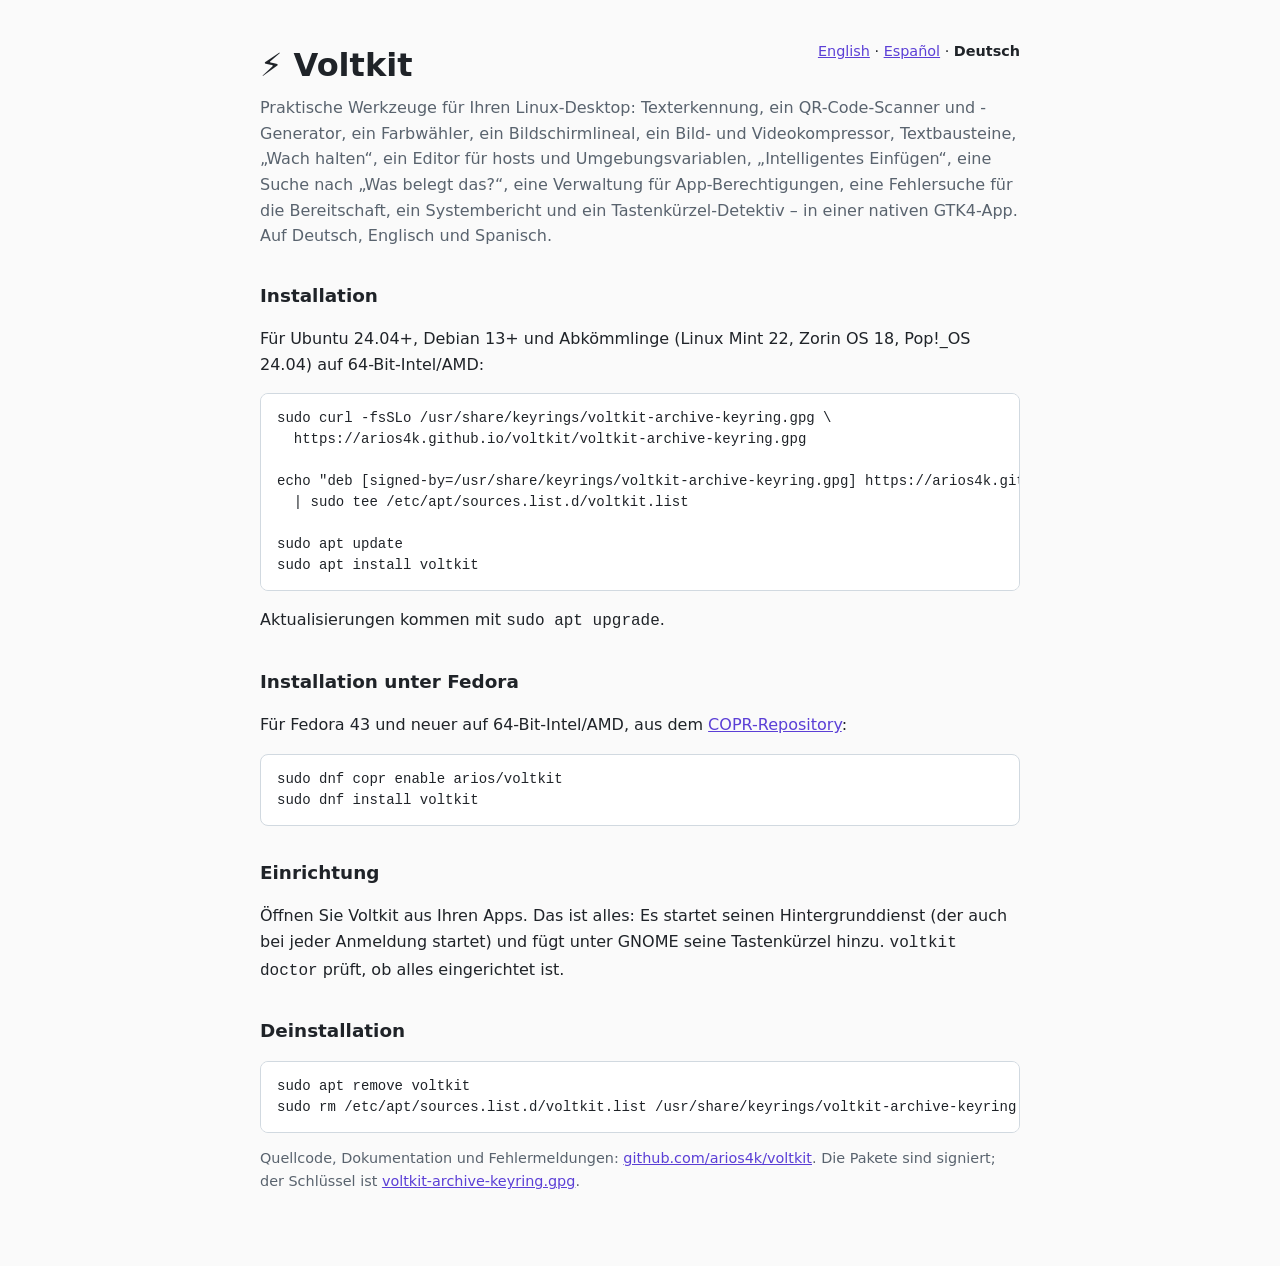
==== packaging/apt/index.de.html @ c5cfb90c "Translate Voltkit into Spanish and German Every tool page, dialog, toast and notification, the comma" ====
<!doctype html>
<html lang="de">
<head>
<meta charset="utf-8">
<meta name="viewport" content="width=device-width, initial-scale=1">
<link rel="alternate" hreflang="en" href="index.html">
<link rel="alternate" hreflang="es" href="index.es.html">
<link rel="alternate" hreflang="de" href="index.de.html">
<title>Voltkit-APT-Repository</title>
<style>
  :root { --bg: #fafafa; --fg: #1f2328; --muted: #59636e; --card: #fff; --border: #d1d9e0; --accent: #5b3fd6; }
  @media (prefers-color-scheme: dark) {
    :root { --bg: #0f1117; --fg: #e6edf3; --muted: #9198a1; --card: #161b22; --border: #30363d; --accent: #a78bfa; }
  }
  body { margin: 0; background: var(--bg); color: var(--fg); font: 16px/1.6 system-ui, sans-serif; }
  main { max-width: 760px; margin: 0 auto; padding: 40px 16px 64px; }
  h1 { margin: 0 0 4px; font-size: 2rem; }
  h2 { margin-top: 2rem; font-size: 1.15rem; }
  p.lead { color: var(--muted); margin-top: 0; }
  pre { background: var(--card); border: 1px solid var(--border); border-radius: 8px; padding: 14px 16px;
        overflow-x: auto; font: 14px/1.5 ui-monospace, monospace; }
  code { font-family: ui-monospace, monospace; }
  a { color: var(--accent); }
  .muted { color: var(--muted); font-size: 0.9rem; }
  .langs { float: right; font-size: 0.9rem; }
</style>
</head>
<body>
<main>
  <nav class="langs"><a href="index.html" hreflang="en" lang="en">English</a> · <a href="index.es.html" hreflang="es" lang="es">Español</a> · <strong>Deutsch</strong></nav>
  <h1>⚡ Voltkit</h1>
  <p class="lead">Praktische Werkzeuge für Ihren Linux-Desktop: Texterkennung, ein QR-Code-Scanner und
  -Generator, ein Farbwähler, ein Bildschirmlineal, ein Bild- und Videokompressor, Textbausteine, „Wach
  halten“, ein Editor für hosts und Umgebungsvariablen, „Intelligentes Einfügen“, eine Suche nach „Was belegt
  das?“, eine Verwaltung für App-Berechtigungen, eine Fehlersuche für die Bereitschaft, ein Systembericht und ein
  Tastenkürzel-Detektiv – in einer nativen GTK4-App. Auf Deutsch, Englisch und Spanisch.</p>

  <h2>Installation</h2>
  <p>Für Ubuntu 24.04+, Debian 13+ und Abkömmlinge (Linux Mint 22, Zorin OS 18, Pop!_OS 24.04) auf 64-Bit-Intel/AMD:</p>
  <pre><code>sudo curl -fsSLo /usr/share/keyrings/voltkit-archive-keyring.gpg \
  https://arios4k.github.io/voltkit/voltkit-archive-keyring.gpg

echo "deb [signed-by=/usr/share/keyrings/voltkit-archive-keyring.gpg] https://arios4k.github.io/voltkit stable main" \
  | sudo tee /etc/apt/sources.list.d/voltkit.list

sudo apt update
sudo apt install voltkit</code></pre>

  <p>Aktualisierungen kommen mit <code>sudo apt upgrade</code>.</p>

  <h2>Installation unter Fedora</h2>
  <p>Für Fedora 43 und neuer auf 64-Bit-Intel/AMD, aus dem <a href="https://copr.fedorainfracloud.org/coprs/arios/voltkit/">COPR-Repository</a>:</p>
  <pre><code>sudo dnf copr enable arios/voltkit
sudo dnf install voltkit</code></pre>

  <h2>Einrichtung</h2>
  <p>Öffnen Sie Voltkit aus Ihren Apps. Das ist alles: Es startet seinen Hintergrunddienst (der auch bei
  jeder Anmeldung startet) und fügt unter GNOME seine Tastenkürzel hinzu. <code>voltkit doctor</code> prüft,
  ob alles eingerichtet ist.</p>

  <h2>Deinstallation</h2>
  <pre><code>sudo apt remove voltkit
sudo rm /etc/apt/sources.list.d/voltkit.list /usr/share/keyrings/voltkit-archive-keyring.gpg</code></pre>

  <p class="muted">Quellcode, Dokumentation und Fehlermeldungen: <a href="https://github.com/arios4k/voltkit/blob/main/README.de.md">github.com/arios4k/voltkit</a>.
  Die Pakete sind signiert; der Schlüssel ist <a href="voltkit-archive-keyring.gpg">voltkit-archive-keyring.gpg</a>.</p>
</main>
</body>
</html>
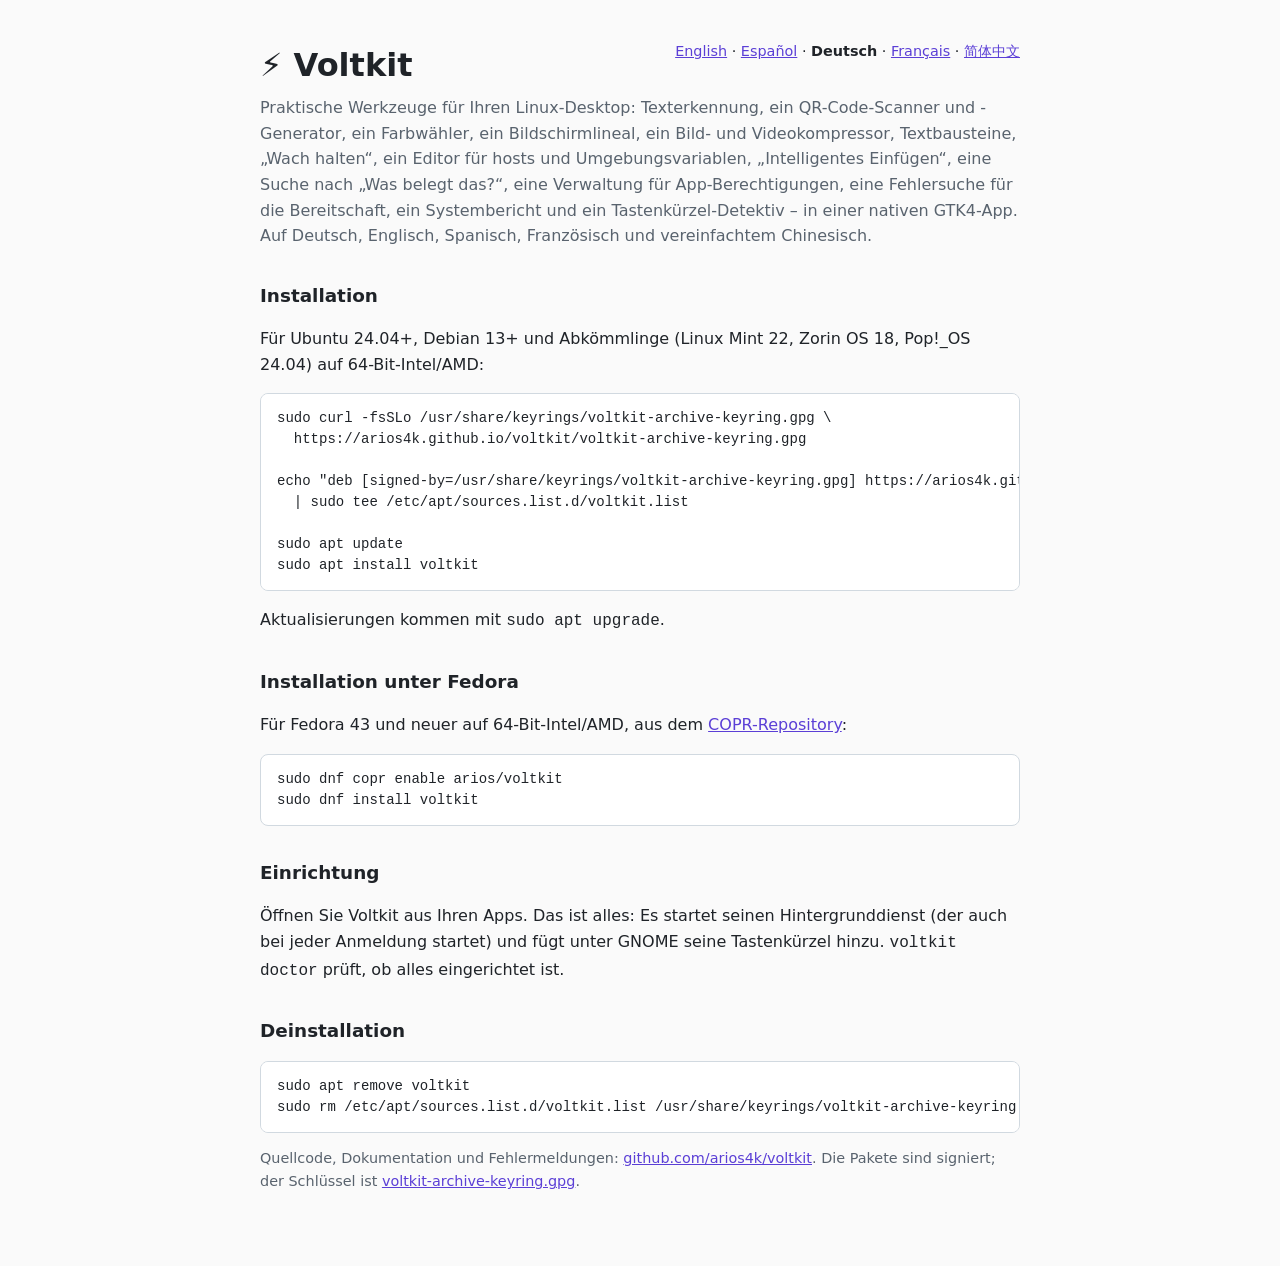
==== commit 98275cb3: "Translate Voltkit into French and Simplified Chinese Adds fr and zh_CN gettext catalogs, language de" ====
--- a/packaging/apt/index.de.html
+++ b/packaging/apt/index.de.html
@@ -6,6 +6,8 @@
 <link rel="alternate" hreflang="en" href="index.html">
 <link rel="alternate" hreflang="es" href="index.es.html">
 <link rel="alternate" hreflang="de" href="index.de.html">
+<link rel="alternate" hreflang="fr" href="index.fr.html">
+<link rel="alternate" hreflang="zh-CN" href="index.zh-CN.html">
 <title>Voltkit-APT-Repository</title>
 <style>
   :root { --bg: #fafafa; --fg: #1f2328; --muted: #59636e; --card: #fff; --border: #d1d9e0; --accent: #5b3fd6; }
@@ -27,13 +29,13 @@
 </head>
 <body>
 <main>
-  <nav class="langs"><a href="index.html" hreflang="en" lang="en">English</a> · <a href="index.es.html" hreflang="es" lang="es">Español</a> · <strong>Deutsch</strong></nav>
+  <nav class="langs"><a href="index.html" hreflang="en" lang="en">English</a> · <a href="index.es.html" hreflang="es" lang="es">Español</a> · <strong>Deutsch</strong> · <a href="index.fr.html" hreflang="fr" lang="fr">Français</a> · <a href="index.zh-CN.html" hreflang="zh-CN" lang="zh-CN">简体中文</a></nav>
   <h1>⚡ Voltkit</h1>
   <p class="lead">Praktische Werkzeuge für Ihren Linux-Desktop: Texterkennung, ein QR-Code-Scanner und
   -Generator, ein Farbwähler, ein Bildschirmlineal, ein Bild- und Videokompressor, Textbausteine, „Wach
   halten“, ein Editor für hosts und Umgebungsvariablen, „Intelligentes Einfügen“, eine Suche nach „Was belegt
   das?“, eine Verwaltung für App-Berechtigungen, eine Fehlersuche für die Bereitschaft, ein Systembericht und ein
-  Tastenkürzel-Detektiv – in einer nativen GTK4-App. Auf Deutsch, Englisch und Spanisch.</p>
+  Tastenkürzel-Detektiv – in einer nativen GTK4-App. Auf Deutsch, Englisch, Spanisch, Französisch und vereinfachtem Chinesisch.</p>
 
   <h2>Installation</h2>
   <p>Für Ubuntu 24.04+, Debian 13+ und Abkömmlinge (Linux Mint 22, Zorin OS 18, Pop!_OS 24.04) auf 64-Bit-Intel/AMD:</p>
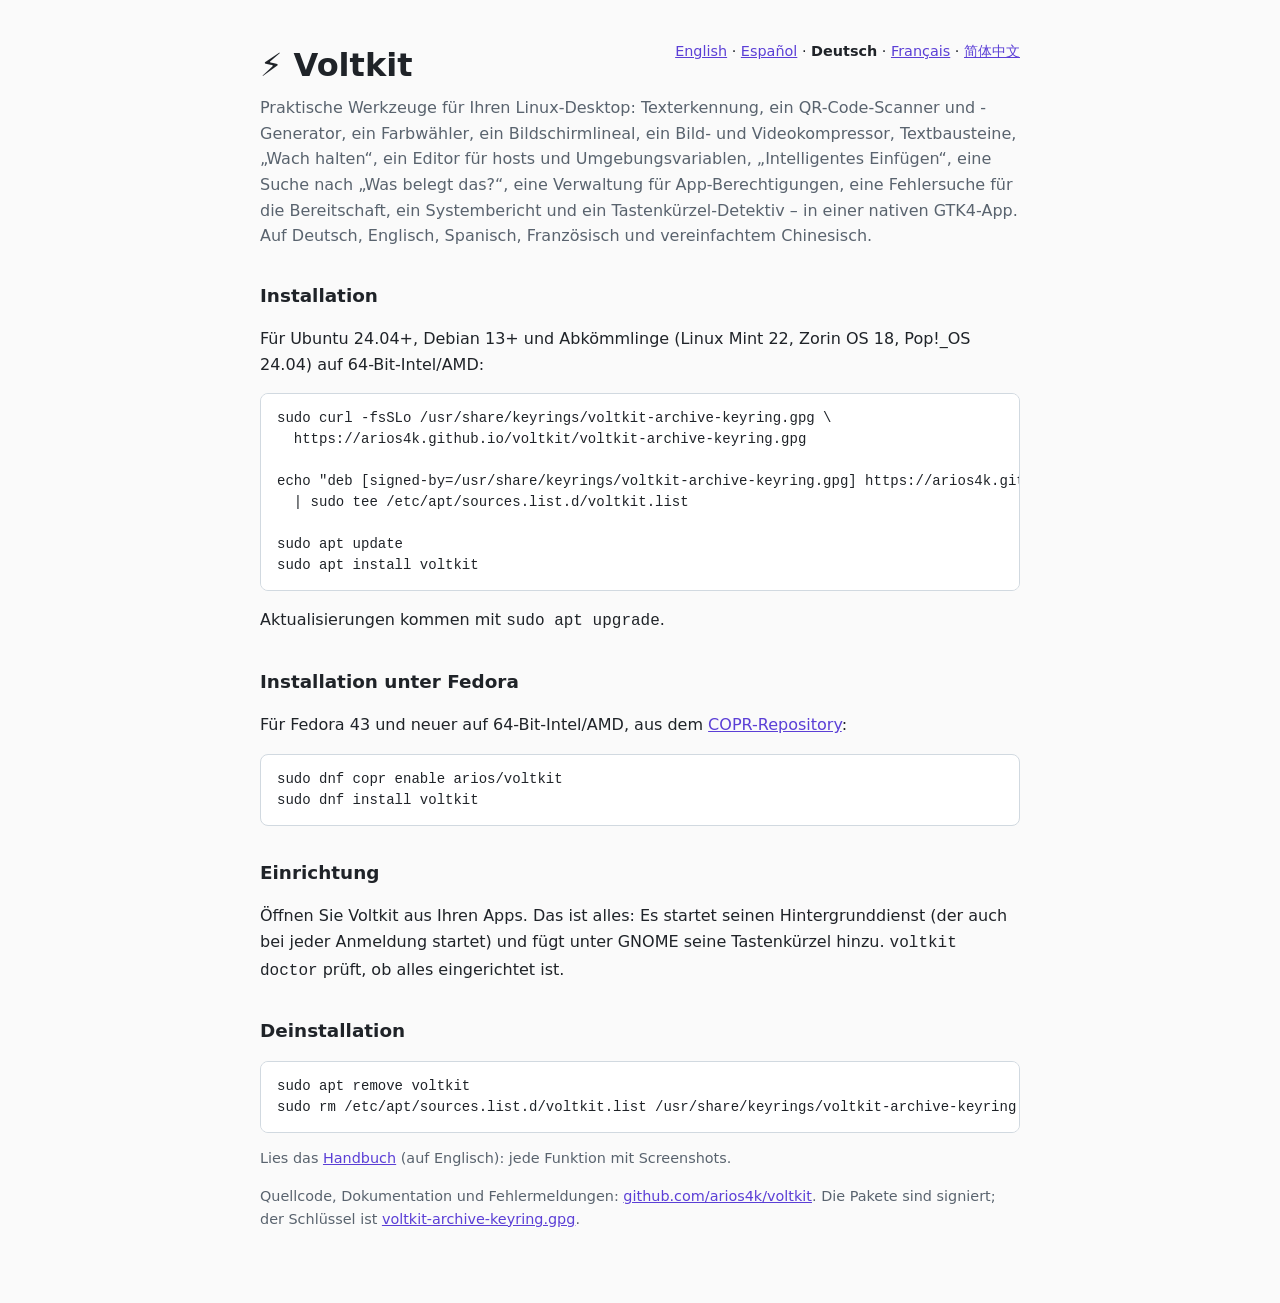
==== commit 5e995db9: "Manual: a detailed help manual published as a GitHub Page, with a Help button, menu entry and F1 in " ====
--- a/packaging/apt/index.de.html
+++ b/packaging/apt/index.de.html
@@ -64,6 +64,7 @@
   <pre><code>sudo apt remove voltkit
 sudo rm /etc/apt/sources.list.d/voltkit.list /usr/share/keyrings/voltkit-archive-keyring.gpg</code></pre>
 
+  <p class="muted">Lies das <a href="manual/">Handbuch</a> (auf Englisch): jede Funktion mit Screenshots. </p>
   <p class="muted">Quellcode, Dokumentation und Fehlermeldungen: <a href="https://github.com/arios4k/voltkit/blob/main/README.de.md">github.com/arios4k/voltkit</a>.
   Die Pakete sind signiert; der Schlüssel ist <a href="voltkit-archive-keyring.gpg">voltkit-archive-keyring.gpg</a>.</p>
 </main>
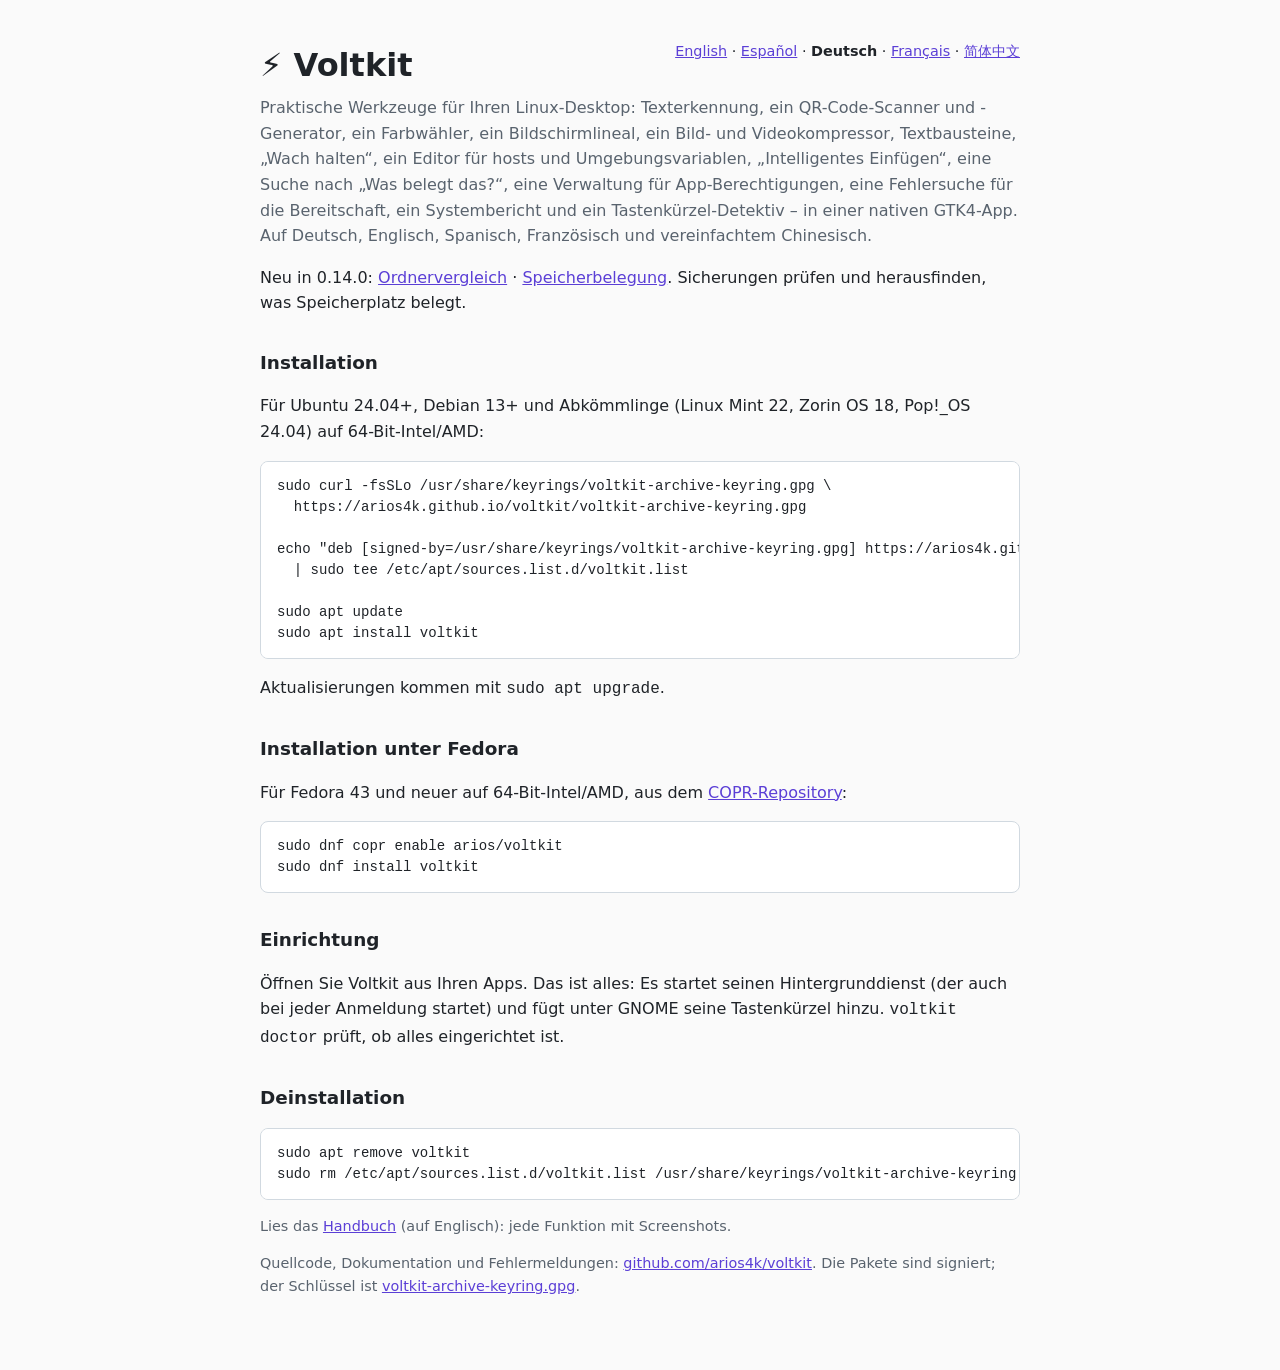
==== commit 5eea7efd: "Release 0.14.0: Folder Compare and Storage Map" ====
--- a/packaging/apt/index.de.html
+++ b/packaging/apt/index.de.html
@@ -36,6 +36,7 @@
   halten“, ein Editor für hosts und Umgebungsvariablen, „Intelligentes Einfügen“, eine Suche nach „Was belegt
   das?“, eine Verwaltung für App-Berechtigungen, eine Fehlersuche für die Bereitschaft, ein Systembericht und ein
   Tastenkürzel-Detektiv – in einer nativen GTK4-App. Auf Deutsch, Englisch, Spanisch, Französisch und vereinfachtem Chinesisch.</p>
+  <p>Neu in 0.14.0: <a href="manual/folder-compare.html">Ordnervergleich</a> · <a href="manual/storage-map.html">Speicherbelegung</a>. Sicherungen prüfen und herausfinden, was Speicherplatz belegt.</p>
 
   <h2>Installation</h2>
   <p>Für Ubuntu 24.04+, Debian 13+ und Abkömmlinge (Linux Mint 22, Zorin OS 18, Pop!_OS 24.04) auf 64-Bit-Intel/AMD:</p>
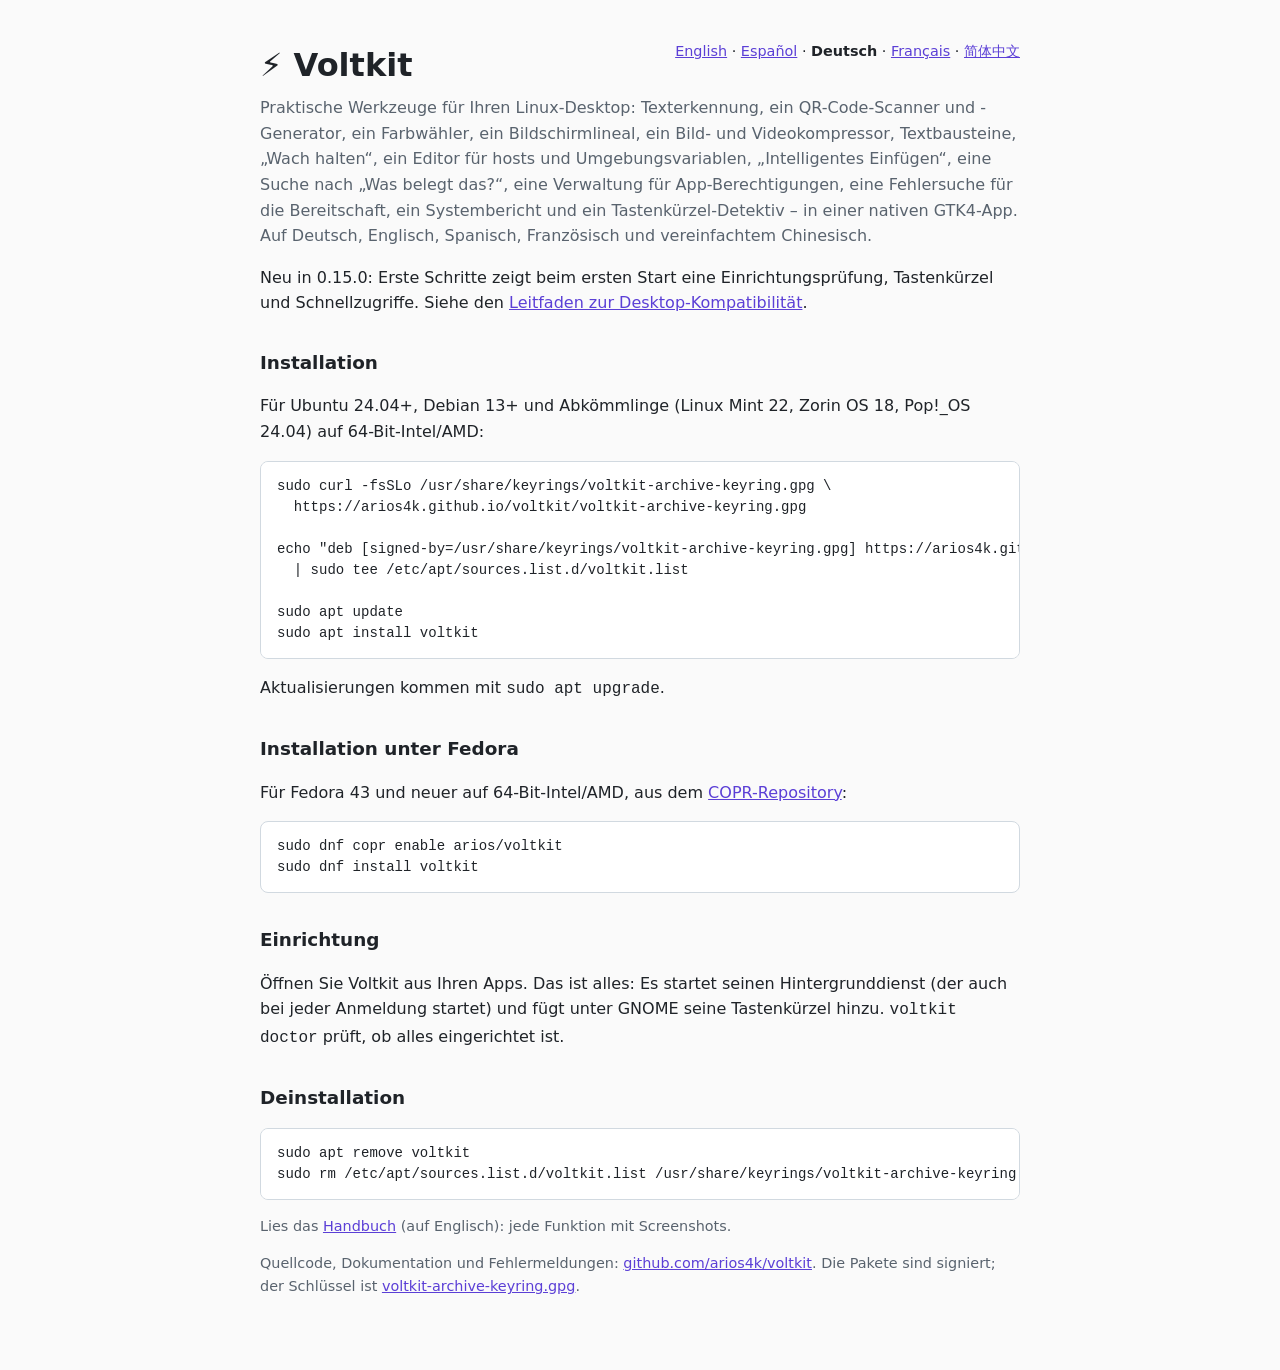
==== commit 83fb0adb: "Release 0.15.0: Getting Started and desktop compatibility Add a first-launch guide, desktop compatib" ====
--- a/packaging/apt/index.de.html
+++ b/packaging/apt/index.de.html
@@ -36,7 +36,7 @@
   halten“, ein Editor für hosts und Umgebungsvariablen, „Intelligentes Einfügen“, eine Suche nach „Was belegt
   das?“, eine Verwaltung für App-Berechtigungen, eine Fehlersuche für die Bereitschaft, ein Systembericht und ein
   Tastenkürzel-Detektiv – in einer nativen GTK4-App. Auf Deutsch, Englisch, Spanisch, Französisch und vereinfachtem Chinesisch.</p>
-  <p>Neu in 0.14.0: <a href="manual/folder-compare.html">Ordnervergleich</a> · <a href="manual/storage-map.html">Speicherbelegung</a>. Sicherungen prüfen und herausfinden, was Speicherplatz belegt.</p>
+  <p>Neu in 0.15.0: Erste Schritte zeigt beim ersten Start eine Einrichtungsprüfung, Tastenkürzel und Schnellzugriffe. Siehe den <a href="manual/install.html#desktop-compatibility">Leitfaden zur Desktop-Kompatibilität</a>.</p>
 
   <h2>Installation</h2>
   <p>Für Ubuntu 24.04+, Debian 13+ und Abkömmlinge (Linux Mint 22, Zorin OS 18, Pop!_OS 24.04) auf 64-Bit-Intel/AMD:</p>
